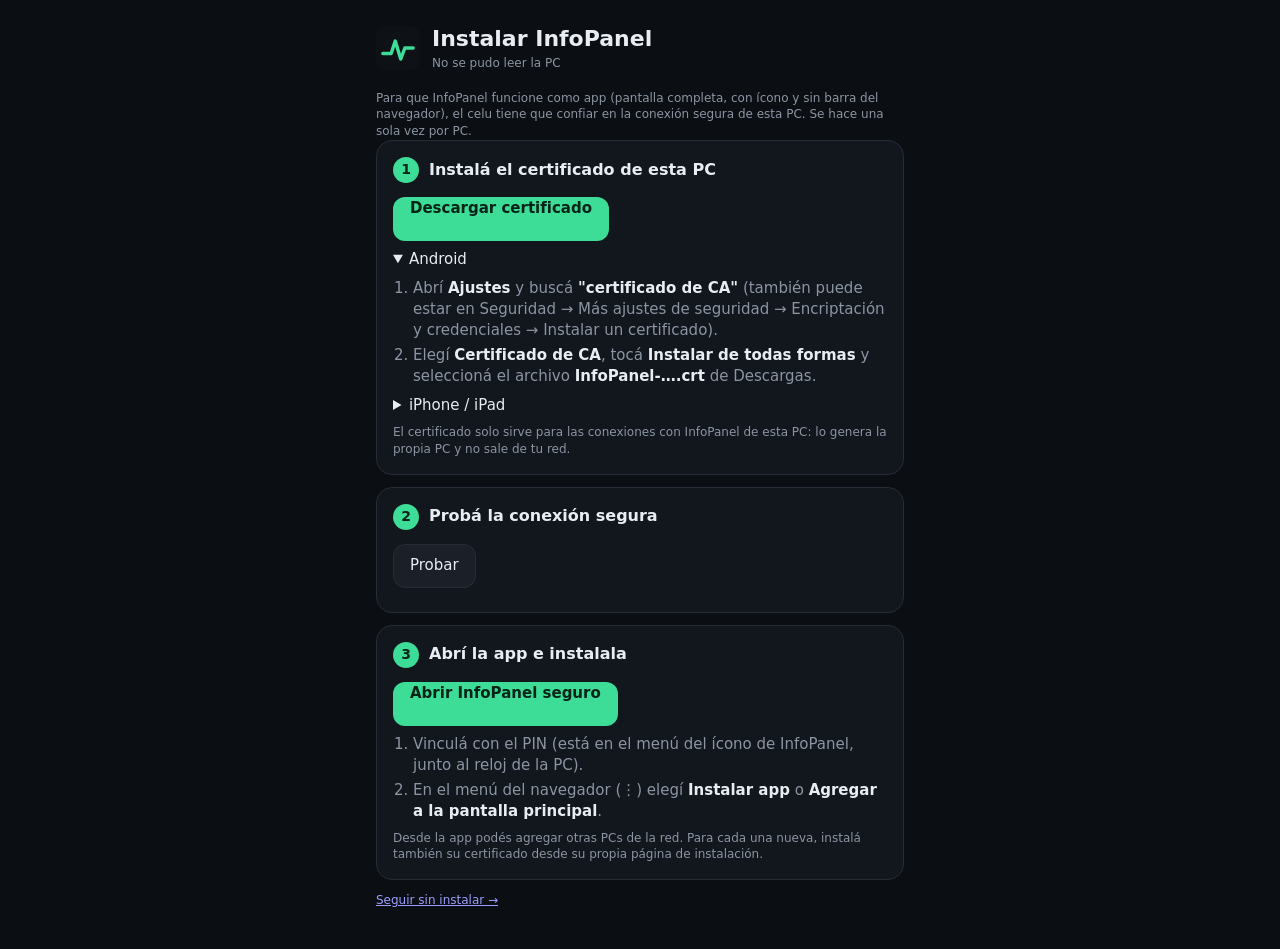
==== src/InfoPanel.Server/wwwroot/setup.html @ ea4c3423 "InfoPanel 1.0.0: telemetría y control de PCs con Windows desde el celular - Servicio .NET 10 con íco" ====
<!doctype html>
<html lang="es">
<head>
  <meta charset="utf-8">
  <meta name="viewport" content="width=device-width, initial-scale=1, viewport-fit=cover">
  <meta name="theme-color" content="#0e1116">
  <title>Instalar InfoPanel</title>
  <link rel="icon" href="icon.svg" type="image/svg+xml">
  <link rel="stylesheet" href="style.css">
  <style>
    body { padding: 0; }
    .setup { max-width: 560px; margin: 0 auto; padding: 24px 16px 40px; }
    .setup header { display: flex; align-items: center; gap: 12px; margin-bottom: 18px; }
    .setup h1 { font-size: 22px; margin: 0; }
    .setup h2 { font-size: 16px; margin: 0 0 8px; display: flex; gap: 10px; align-items: center; }
    .setup h2 .n { display: inline-grid; place-items: center; width: 26px; height: 26px; border-radius: 50%; background: var(--accent); color: var(--on-accent); font-size: 14px; flex: none; }
    .setup .card { margin-bottom: 12px; }
    .setup ol { margin: 8px 0; padding-left: 20px; color: var(--muted); }
    .setup ol li { margin: 4px 0; }
    .setup ol b { color: var(--text); font-weight: 600; }
    .setup details { margin-top: 8px; color: var(--muted); }
    .setup summary { color: var(--text); }
    .setup .ok { color: var(--accent); font-weight: 600; }
    .setup .bad { color: var(--hot); }
    .setup .btn { display: inline-block; text-decoration: none; margin-top: 6px; }
  </style>
</head>
<body>
  <main class="setup">
    <header>
      <img src="icon.svg" alt="" width="44" height="44">
      <div>
        <h1>Instalar InfoPanel</h1>
        <div class="sub" id="pc">—</div>
      </div>
    </header>

    <section class="card hidden" id="webview">
      <h2>Estás en el visor de la cámara</h2>
      <p class="note">Desde acá no se puede instalar el certificado ni la app. Abrí esta página en Chrome:</p>
      <a class="btn primary" id="open-chrome" href="#">Abrir en Chrome</a>
    </section>

    <p class="note">Para que InfoPanel funcione como app (pantalla completa, con ícono y sin barra del navegador), el celu tiene que confiar en la conexión segura de esta PC. Se hace una sola vez por PC.</p>

    <section class="card">
      <h2><span class="n">1</span> Instalá el certificado de esta PC</h2>
      <a class="btn primary" href="/ca.crt" download>Descargar certificado</a>
      <details open>
        <summary>Android</summary>
        <ol>
          <li>Abrí <b>Ajustes</b> y buscá <b>"certificado de CA"</b> (también puede estar en Seguridad → Más ajustes de seguridad → Encriptación y credenciales → Instalar un certificado).</li>
          <li>Elegí <b>Certificado de CA</b>, tocá <b>Instalar de todas formas</b> y seleccioná el archivo <b>InfoPanel-….crt</b> de Descargas.</li>
        </ol>
      </details>
      <details>
        <summary>iPhone / iPad</summary>
        <ol>
          <li>Abrí esta página en <b>Safari</b> y tocá "Descargar certificado"; aceptá descargar el perfil.</li>
          <li>Ajustes → <b>Perfil descargado</b> → Instalar.</li>
          <li>Ajustes → General → Información → <b>Ajustes de confianza de certificados</b> → activá "InfoPanel CA".</li>
        </ol>
      </details>
      <p class="note">El certificado solo sirve para las conexiones con InfoPanel de esta PC: lo genera la propia PC y no sale de tu red.</p>
    </section>

    <section class="card">
      <h2><span class="n">2</span> Probá la conexión segura</h2>
      <button class="btn" id="test">Probar</button>
      <p id="result" class="note"></p>
    </section>

    <section class="card">
      <h2><span class="n">3</span> Abrí la app e instalala</h2>
      <a class="btn primary" id="open" href="#">Abrir InfoPanel seguro</a>
      <ol>
        <li>Vinculá con el PIN (está en el menú del ícono de InfoPanel, junto al reloj de la PC).</li>
        <li>En el menú del navegador (⋮) elegí <b>Instalar app</b> o <b>Agregar a la pantalla principal</b>.</li>
      </ol>
      <p class="note">Desde la app podés agregar otras PCs de la red. Para cada una nueva, instalá también su certificado desde su propia página de instalación.</p>
    </section>

    <p class="note"><a href="/">Seguir sin instalar →</a></p>
  </main>

  <script>
    'use strict';
    let httpsUrl = null;

    // Visor interno de Android (WebView, "; wv)" en el user agent): se ofrece abrir la página en Chrome
    if (/Android/.test(navigator.userAgent) && /; wv\)/.test(navigator.userAgent)) {
      document.getElementById('webview').classList.remove('hidden');
      document.getElementById('open-chrome').href =
        `intent://${location.host}${location.pathname}#Intent;scheme=http;package=com.android.chrome;S.browser_fallback_url=${encodeURIComponent(location.href)};end`;
    }

    // Elige la dirección HTTPS que coincide con cómo se abrió esta página (misma IP)
    fetch('/api/hello').then(r => r.json()).then(h => {
      document.getElementById('pc').textContent = h.name;
      httpsUrl = h.https.find(u => u.includes('//' + location.hostname + ':')) || h.https[0] || `https://${location.hostname}:${h.httpsPort}`;
      document.getElementById('open').href = httpsUrl + '/';
    }).catch(() => { document.getElementById('pc').textContent = 'No se pudo leer la PC'; });

    document.getElementById('test').onclick = async () => {
      const out = document.getElementById('result');
      out.className = 'note';
      out.textContent = 'Probando…';
      try {
        const r = await fetch(httpsUrl + '/api/hello', { cache: 'no-store' });
        if (!r.ok) throw new Error();
        out.className = 'ok';
        out.textContent = '✓ Conexión segura lista. Seguí con el paso 3.';
      } catch {
        out.className = 'bad';
        out.textContent = 'Todavía no confía en el certificado. Revisá el paso 1 (y que esté instalado como "Certificado de CA").';
      }
    };
  </script>
</body>
</html>
---- src/InfoPanel.Server/wwwroot/style.css ----
/* Sistema visual v2 (diseño "InfoPanel — Rediseño UI"):
   --card = superficie de tarjetas, --card-2 = controles internos, --card-3 = seleccionado/presionado.
   --accent-soft / --accent-line = fondo y borde del estado seleccionado (segmentados, chips, pestaña activa). */
:root {
  --bg: #0b0e13;
  --card: #12161d;
  --card-2: #1a1f28;
  --card-3: #232a35;
  --line: #262d38;
  --line-soft: #1c222b;
  --text: #e8edf3;
  --muted: #8b95a3;
  --accent: #3ddc97;
  --warn: #f2b84b;
  --hot: #ff6b5b;
  --info: #5aa9ff;
  --on-accent: #052417;
  --top-bg: rgba(11, 14, 19, .92);
  --rail-bg: #0e1218;
  --accent-soft: color-mix(in srgb, var(--accent) 14%, var(--card));
  --accent-line: color-mix(in srgb, var(--accent) 40%, var(--card));
  --hot-soft: color-mix(in srgb, var(--hot) 16%, var(--card));
  --radius: 16px;
  --radius-ctl: 12px;
  color-scheme: dark;
}

/* ---------- Temas (se eligen en Control → App) ---------- */
:root[data-theme="amoled"] {
  --bg: #000; --card: #0a0a0a; --card-2: #141414; --card-3: #1e1e1e; --line: #1f1f1f; --line-soft: #161616;
  --top-bg: rgba(0, 0, 0, .92); --rail-bg: #050505;
}
:root[data-theme="light"] {
  --bg: #f3f5f8; --card: #fff; --card-2: #eef1f5; --card-3: #e3e8ee; --line: #dde3ea; --line-soft: #e8ecf1;
  --text: #18202b; --muted: #5b6676; --accent: #0e9f62; --warn: #b26f12; --hot: #d33a2c; --info: #2f6fd6;
  --on-accent: #fff; --top-bg: rgba(255, 255, 255, .92); --rail-bg: #fff;
  --accent-soft: color-mix(in srgb, var(--accent) 14%, #fff);
  color-scheme: light;
}
:root[data-theme="rog"] {
  --bg: #0d0b0c; --card: #171213; --card-2: #211a1b; --card-3: #2b2223; --line: #33282a; --line-soft: #241c1d;
  --accent: #ff2a3c; --info: #ff8a3d; --on-accent: #fff; --top-bg: rgba(13, 11, 12, .92); --rail-bg: #110d0e;
}
:root[data-theme="cyber"] {
  --bg: #0b0a14; --card: #14122a; --card-2: #1c1938; --card-3: #262247; --line: #2e2a55; --line-soft: #1f1c3c; --muted: #9a94c9;
  --accent: #00e5ff; --info: #ff3df2; --warn: #f5e663; --on-accent: #001318; --top-bg: rgba(11, 10, 20, .92); --rail-bg: #0e0d1d;
}
:root[data-theme="ocean"] {
  --bg: #0a1420; --card: #10202f; --card-2: #16293b; --card-3: #1e3449; --line: #213a52; --line-soft: #182c40; --muted: #8aa4bd;
  --accent: #4fc3f7; --info: #80ffd4; --on-accent: #04202e; --top-bg: rgba(10, 20, 32, .92); --rail-bg: #0c1825;
}

* { box-sizing: border-box; }
/* Todo lo tocable muestra la manito */
button, select, summary, label.toggle, input[type=range], input[type=checkbox] { cursor: pointer; }
html, body { margin: 0; background: var(--bg); color: var(--text); }
body {
  font: 15px/1.4 system-ui, -apple-system, "Segoe UI", Roboto, sans-serif;
  -webkit-tap-highlight-color: transparent;
  padding-bottom: calc(64px + env(safe-area-inset-bottom));
}
.hidden { display: none !important; }
button, input, select { font: inherit; color: inherit; }

/* ---------- Emparejamiento ---------- */
.pair { min-height: 100vh; display: grid; place-items: center; padding: 16px; }
.pair-box { width: 100%; max-width: 340px; text-align: center; }
.pair-box h1 { margin: 12px 0 4px; }
.pair-box p { color: var(--muted); }
#pair-form { display: flex; flex-direction: column; gap: 12px; margin-top: 20px; }
#pin {
  text-align: center; font-size: 32px; letter-spacing: 10px; padding: 12px;
  background: var(--card); border: 1px solid var(--line); border-radius: var(--radius);
}
.error { color: var(--hot); min-height: 1.4em; }

/* ---------- Layout ---------- */
.top {
  position: sticky; top: 0; z-index: 5;
  display: flex; justify-content: space-between; align-items: center; gap: 12px;
  padding: calc(12px + env(safe-area-inset-top)) 16px 12px;
  background: var(--top-bg); backdrop-filter: blur(8px);
  border-bottom: 1px solid var(--line);
}
.machine { font-weight: 650; font-size: 17px; }
.sub { color: var(--muted); font-size: 12px; }
.status { font-size: 12px; padding: 4px 10px; border-radius: 99px; white-space: nowrap; }
.status.on { background: color-mix(in srgb, var(--accent) 15%, transparent); color: var(--accent); }
.status.off { background: color-mix(in srgb, var(--hot) 15%, transparent); color: var(--hot); }

.view { display: none; padding: 16px; max-width: 1100px; margin: 0 auto; }
/* Panel y Control son grillas: en pantallas grandes usan todo el ancho de la ventana */
.view[data-view="overview"], .view[data-view="control"] { max-width: none; }
@media (min-width: 1100px) { .view[data-view="overview"], .view[data-view="control"] { padding: 20px 24px; } }
.view.active { display: block; }

.tabs {
  position: fixed; bottom: 0; left: 0; right: 0; z-index: 5;
  display: grid; grid-template-columns: repeat(4, 1fr);
  background: var(--card); border-top: 1px solid var(--line);
  padding-bottom: env(safe-area-inset-bottom);
}
.tabs button { background: none; border: 0; padding: 14px 4px; color: var(--muted); font-size: 13px; }
.tabs button.active { color: var(--accent); font-weight: 600; }

/* ---------- Tarjetas ---------- */
.grid { display: grid; grid-template-columns: repeat(auto-fill, minmax(min(100%, 300px), 1fr)); gap: 12px; }
.card { background: var(--card); border: 1px solid var(--line); border-radius: var(--radius); padding: 14px; }
.card h3 { margin: 0 0 10px; font-size: 13px; font-weight: 600; color: var(--muted); text-transform: uppercase; letter-spacing: .04em; display: flex; justify-content: space-between; }
.card h3 small { text-transform: none; letter-spacing: 0; font-weight: 400; }
.big { font-size: 34px; font-weight: 650; font-variant-numeric: tabular-nums; line-height: 1.1; }
.big small { font-size: 15px; color: var(--muted); font-weight: 500; margin-left: 2px; }
.stats { display: grid; grid-template-columns: repeat(3, 1fr); gap: 8px; margin-top: 10px; }
.stat .k { color: var(--muted); font-size: 11px; }
.stat .v { font-variant-numeric: tabular-nums; font-weight: 600; }
.bar { height: 6px; background: var(--card-2); border-radius: 99px; overflow: hidden; margin-top: 8px; }
.bar > i { display: block; height: 100%; background: var(--accent); border-radius: 99px; transition: width .4s; }
.spark { width: 100%; height: 44px; display: block; margin-top: 10px; }
.row { display: flex; justify-content: space-between; gap: 8px; padding: 6px 0; border-top: 1px solid var(--line); }
.row:first-of-type { border-top: 0; }
.row .v { font-variant-numeric: tabular-nums; }
.t-ok { color: var(--accent); }
.t-warn { color: var(--warn); }
.t-hot { color: var(--hot); }

/* ---------- Sensores ---------- */
.filter { width: 100%; padding: 10px 12px; margin-bottom: 12px; background: var(--card); border: 1px solid var(--line); border-radius: 10px; }
details.hw { background: var(--card); border: 1px solid var(--line); border-radius: var(--radius); margin-bottom: 10px; }
details.hw summary { padding: 12px 14px; cursor: pointer; font-weight: 600; }
details.hw summary small { color: var(--muted); font-weight: 400; margin-left: 6px; }
.sgroup { padding: 0 14px 10px; }
.sgroup h4 { margin: 8px 0 2px; font-size: 11px; color: var(--muted); text-transform: uppercase; letter-spacing: .05em; }
.srow { display: grid; grid-template-columns: 1fr auto auto; gap: 10px; padding: 4px 0; font-size: 14px; }
.srow .v { font-variant-numeric: tabular-nums; text-align: right; min-width: 80px; }
.srow .mm { color: var(--muted); font-size: 11px; text-align: right; min-width: 92px; font-variant-numeric: tabular-nums; }

/* ---------- Procesos ---------- */
.proc { display: grid; grid-template-columns: 1fr 60px 72px 36px; gap: 8px; align-items: center; padding: 8px 0; border-top: 1px solid var(--line); font-variant-numeric: tabular-nums; }
.proc.head { color: var(--muted); font-size: 12px; border-top: 0; }
.proc .n { overflow: hidden; text-overflow: ellipsis; white-space: nowrap; }
.proc .r { text-align: right; }

/* ---------- Controles ---------- */
.btn { background: var(--card-2); border: 1px solid var(--line); border-radius: 10px; padding: 10px 14px; cursor: pointer; }
.btn:active { transform: scale(.97); }
.btn.primary { background: var(--accent); color: var(--on-accent); border-color: transparent; font-weight: 650; }
.btn.danger { color: var(--hot); }
.btn.sm { padding: 4px 8px; font-size: 12px; }
.btn.ghost { background: none; border-color: transparent; }
.btn.ghost:hover { background: var(--card-2); }
.btn.outline { background: none; border-color: var(--accent); color: var(--accent); font-weight: 600; }
.btn.icon { width: 44px; height: 44px; padding: 0; display: inline-grid; place-items: center; font-size: 18px; flex: none; }
.spacer { flex: 1; }
.btns { display: flex; flex-wrap: wrap; gap: 8px; }
.seg { display: grid; grid-auto-flow: column; grid-auto-columns: 1fr; background: var(--card-2); border-radius: 10px; padding: 3px; gap: 3px; }
.seg button { background: none; border: 0; padding: 9px 4px; border-radius: 8px; color: var(--muted); font-size: 13px; }
.seg button.on { background: var(--accent); color: var(--on-accent); font-weight: 650; }
.slider { display: grid; grid-template-columns: 70px 1fr 52px; align-items: center; gap: 10px; margin: 8px 0; }
.slider .v { text-align: right; font-variant-numeric: tabular-nums; }
input[type=range] { width: 100%; accent-color: var(--accent); }
select { width: 100%; padding: 10px; background: var(--card-2); border: 1px solid var(--line); border-radius: 10px; }
.note { color: var(--muted); font-size: 12px; margin: 8px 0 0; }
.badge { font-size: 11px; padding: 1px 6px; border-radius: 99px; background: color-mix(in srgb, var(--accent) 15%, transparent); color: var(--accent); margin-left: 4px; }
.preset { display: flex; justify-content: space-between; align-items: center; gap: 8px; padding: 8px 0; border-top: 1px solid var(--line); }
.preset .btns { flex-wrap: nowrap; }
form.inline { display: flex; gap: 8px; margin-top: 10px; }
form.inline input { flex: 1; min-width: 0; padding: 10px 12px; background: var(--card-2); border: 1px solid var(--line); border-radius: 10px; }
.toggle { display: flex; align-items: center; gap: 10px; margin-bottom: 12px; cursor: pointer; }
.toggle input { width: 20px; height: 20px; accent-color: var(--accent); }
#topo { margin-top: 4px; }

/* Multimedia: tres botones iguales en una fila */
.media { display: grid; grid-template-columns: repeat(3, 1fr); gap: 8px; }
.media .btn { display: flex; flex-direction: column; align-items: center; gap: 2px; padding: 10px 4px; }
.media b { font-size: 22px; line-height: 1; font-weight: 400; }
.media span { font-size: 12px; color: var(--muted); }

/* Carga por núcleo */
.cores { display: flex; gap: 3px; height: 34px; align-items: flex-end; margin-top: 12px; }
.cores i { flex: 1; height: 100%; background: var(--card-2); border-radius: 3px; position: relative; overflow: hidden; }
.cores i::after { content: ""; position: absolute; left: 0; right: 0; bottom: 0; height: var(--h); background: var(--accent); transition: height .4s; }

/* Subtítulos y columnas fijas (red, discos) */
.sub-title { margin-top: 10px; font-size: 13px; overflow: hidden; text-overflow: ellipsis; white-space: nowrap; }
.stats.two { grid-template-columns: repeat(2, 1fr); margin-top: 4px; }
.stats .v { white-space: nowrap; }
.row .v.r { text-align: right; overflow-wrap: anywhere; }

/* Procesos: cabeceras ordenables */
.proc.head .sort { background: none; border: 0; padding: 0; color: var(--muted); font-size: 12px; text-align: left; }
.proc.head .sort.r { text-align: right; }
.proc.head .sort.on { color: var(--accent); font-weight: 600; }

/* Pantallas */
.disp { padding-bottom: 2px; }
.dmode { display: grid; grid-template-columns: 1fr 1fr; gap: 8px; margin: 4px 0 8px; }
.dmode select { padding: 8px; }

/* Temas */
.themes { display: grid; grid-template-columns: repeat(3, 1fr); gap: 8px; margin-bottom: 14px; }
.themes button { display: flex; align-items: center; gap: 8px; padding: 8px; background: var(--card-2); border: 2px solid transparent; border-radius: 10px; font-size: 13px; }
.themes button.on { border-color: var(--accent); }
.themes i { width: 16px; height: 16px; border-radius: 50%; flex: none; }
#displays .v { white-space: nowrap; }
.curve { width: 100%; height: 200px; touch-action: none; display: block; background: var(--card-2); border-radius: 10px; margin: 8px 0; }
.curve text { fill: var(--muted); font-size: 10px; }

.toast {
  position: fixed; left: 50%; bottom: calc(80px + env(safe-area-inset-bottom)); transform: translateX(-50%) translateY(20px);
  background: var(--card-2); border: 1px solid var(--line); padding: 10px 16px; border-radius: 10px;
  opacity: 0; pointer-events: none; transition: .25s; max-width: calc(100% - 32px); z-index: 10;
}
.toast.show { opacity: 1; transform: translateX(-50%); }

/* ================= Dashboard ================= */
.dash-bar, .dash-tools { display: flex; gap: 8px; align-items: center; margin-bottom: 12px; min-height: 44px; }
.dash-bar select { flex: 1; min-width: 0; }
/* Barra de edición: siempre en una sola fila */
.dash-tools { flex-wrap: nowrap; }
.dash-tools .btn { white-space: nowrap; padding: 10px 12px; }
.dash-tools .btn.icon { padding: 0; }
@media (max-width: 360px) { .dash-tools .btn { padding: 9px 9px; font-size: 14px; } }

.dash {
  display: grid; gap: 12px;
  grid-template-columns: repeat(var(--cols, 4), minmax(0, 1fr));
  grid-auto-rows: var(--rowh, 90px);
  grid-auto-flow: row dense;
}
.dash .empty { grid-column: 1 / -1; text-align: center; color: var(--muted); padding: 30px 16px; }

.widget { position: relative; padding: 12px; overflow: hidden; container-type: size; min-width: 0; }
/* Si sobra contenido se puede scrollear, pero la barra solo se ve al pasar el mouse */
.widget .wbody { height: 100%; overflow: auto; scrollbar-width: thin; scrollbar-color: transparent transparent; }
.widget:hover .wbody { scrollbar-color: var(--line) transparent; }
.widget h3 { margin-bottom: 6px; gap: 6px; }
.widget h3 small { overflow: hidden; text-overflow: ellipsis; white-space: nowrap; min-width: 0; }

/* El contenido se adapta al tamaño del widget */
@container (max-height: 130px) {
  /* Una fila: solo título, valor y barra, compactos y sin scroll */
  .widget .wbody { overflow: hidden; }
  .wbody .stats, .wbody .cores, .wbody .row, .wbody .sub-title, .wbody .extra { display: none; }
  .wbody .spark { display: none; }
  .wbody h3 { margin-bottom: 2px; }
  .wbody .big { font-size: 26px; }
  .wbody .bar { margin-top: 4px; }
  .wbody .app { padding: 2px; gap: 2px; }
  .wbody .app img { width: 34px; height: 34px; }
}
@container (max-height: 200px) { .wbody .spark + .spark { display: none; } }
@container (max-width: 150px) {
  .wbody .big { font-size: 24px; }
  .wbody h3 small { display: none; }
  .wbody .stats { grid-template-columns: 1fr; }
}
@container (min-height: 160px) { .w-sensor .big { font-size: 44px; } }

/* Sensor */
.gauge { width: 100%; height: calc(100% - 26px); display: block; }
.gauge .gv { font-size: 15px; font-weight: 650; fill: var(--text); }
.gauge .gv.t-warn { fill: var(--warn); } .gauge .gv.t-hot { fill: var(--hot); } .gauge .gv.t-ok { fill: var(--accent); }
.chart-wrap .spark { height: auto; min-height: 40px; aspect-ratio: 3 / 1; max-height: calc(100cqh - 110px); }
.chart-mm { display: flex; justify-content: space-between; color: var(--muted); font-size: 11px; font-variant-numeric: tabular-nums; }

/* Aplicaciones */
/* La columna nunca supera el ancho disponible (en un 1×1 del celu hay menos de 64 px) y,
   con pocos íconos, auto-fit los reparte en todo el ancho en vez de amontonarlos a la izquierda */
.apps { display: grid; grid-template-columns: repeat(auto-fit, minmax(min(64px, 100%), 1fr)); gap: 6px; align-content: center; }
/* Sin título, los íconos quedan centrados también en vertical */
.w-apps .wbody:not(:has(> h3)) { display: flex; flex-direction: column; justify-content: center; }
.app { display: flex; flex-direction: column; align-items: center; gap: 4px; padding: 8px 4px; background: none; border: 0; border-radius: 10px; color: var(--text); min-width: 0; }
.app:hover { background: var(--card-2); }
.app:active { transform: scale(.95); }
.app img { width: 40px; height: 40px; object-fit: contain; }
.app img.noicon { visibility: hidden; }
.app span { font-size: 11px; max-width: 100%; overflow: hidden; text-overflow: ellipsis; white-space: nowrap; }
.apps.nolabels span { display: none; }

/* Controles */
.wslider { display: grid; grid-template-columns: 1fr 34px; gap: 8px; align-items: center; margin: 4px 0 8px; }
.wslider span { text-align: right; font-variant-numeric: tabular-nums; }
.wslider.icon { grid-template-columns: auto 1fr 34px; }
.wslider.icon b { font-weight: 400; font-size: 18px; text-align: center; width: 34px; }
/* Controles de una fila: sin título para que entre el control completo */
@container (max-height: 100px) {
  .w-control .wbody h3 { display: none; }
  .w-control .wbody { display: flex; flex-direction: column; justify-content: center; }
  .w-control .wslider { margin: 0; }
}
.big-btn { width: 100%; padding: 12px; font-size: 16px; }
.widget .media b { font-size: 20px; }

/* Modo edición: el contenido se atenúa y encima va una capa con controles ordenados
   (⚙ arriba a la izquierda, ✕ arriba a la derecha, mover al centro, tamaño y esquina abajo) */
.dash.editing .widget { outline: 2px dashed color-mix(in srgb, var(--accent) 45%, var(--line)); outline-offset: -2px; }
.dash.editing .wbody { pointer-events: none; opacity: .08; }
.wedit { position: absolute; inset: 0; border-radius: inherit; }
.w-move {
  position: absolute; inset: 0; width: 100%; background: none; border: 0; padding: 30px 8px 8px;
  display: flex; flex-direction: column; align-items: center; justify-content: center; gap: 2px;
  color: var(--text); cursor: grab; touch-action: none; min-width: 0;
}
.w-grip { font-size: 18px; color: var(--muted); line-height: 1; }
.w-name { font-size: 13px; font-weight: 600; max-width: 100%; overflow: hidden; text-overflow: ellipsis; white-space: nowrap; }
.w-move:active { cursor: grabbing; }
.wbtn {
  position: absolute; top: 6px; width: 28px; height: 28px; padding: 0; display: grid; place-items: center;
  border-radius: 50%; border: 1px solid var(--line); background: var(--card-2); color: var(--text); font-size: 13px; line-height: 1;
}
.w-cfg { left: 6px; }
.w-del { right: 6px; color: var(--hot); }
.w-size { font-size: 11px; color: var(--muted); font-variant-numeric: tabular-nums; }
.w-resize {
  position: absolute; right: 0; bottom: 0; width: 26px; height: 26px; border: 0; padding: 0; cursor: nwse-resize; touch-action: none;
  background: linear-gradient(135deg, transparent 52%, var(--accent) 52%); border-bottom-right-radius: var(--radius);
}
.widget.dragging { opacity: .7; outline-color: var(--accent); z-index: 2; }
/* Widgets chicos: botones más chicos y sin el texto de tamaño, para que nada se pise */
@container (max-width: 110px) {
  .wbtn { width: 22px; height: 22px; top: 4px; font-size: 11px; }
  .w-cfg { left: 4px; } .w-del { right: 4px; }
  .w-move { padding: 24px 4px 4px; gap: 0; }
  .w-grip { font-size: 14px; }
  .w-name { font-size: 11px; }
  .w-resize { width: 20px; height: 20px; }
}

/* Ventana modal */
.modal { position: fixed; inset: 0; z-index: 20; background: rgba(0, 0, 0, .55); display: grid; place-items: end center; padding: 16px; }
@media (min-width: 700px) { .modal { place-items: center; } }
.modal-box { width: 100%; max-width: 520px; max-height: calc(100vh - 32px); overflow: auto; background: var(--card); border: 1px solid var(--line); border-radius: var(--radius); padding: 16px; }
.modal-head { display: flex; justify-content: space-between; align-items: center; margin-bottom: 12px; }
.modal-head h2 { margin: 0; font-size: 17px; }
.modal label { display: block; font-size: 13px; color: var(--muted); margin-bottom: 10px; }
.modal label > input:not([type=checkbox]):not([type=radio]), .modal label > select { display: block; width: 100%; margin-top: 4px; padding: 10px; background: var(--card-2); border: 1px solid var(--line); border-radius: 10px; color: var(--text); }
.modal label.toggle { color: var(--text); font-size: 15px; }
.modal hr { border: 0; border-top: 1px solid var(--line); margin: 14px 0; }
.form-row.two { display: grid; grid-template-columns: 1fr 1fr; gap: 10px; }
/* Campos de formulario: misma separación y etiquetas de una línea */
.modal .field { display: block; margin-bottom: 14px; }
.modal .form-row .field { margin-bottom: 14px; }
.flabel { display: block; font-size: 13px; color: var(--muted); margin-bottom: 6px; }
.modal .field .seg { width: 100%; }
.modal .field .seg button { padding: 9px 2px; white-space: nowrap; }
.modal .field .note { margin-top: 6px; }
.modal-foot { display: flex; align-items: center; gap: 6px; margin-top: 8px; padding-top: 14px; border-top: 1px solid var(--line); }
.modal-foot .btn { padding: 10px 14px; }
/* En el celu la ventana sale desde abajo, de borde a borde */
@media (max-width: 699px) {
  .modal { padding: 0; }
  .modal-box { max-width: none; border-radius: 18px 18px 0 0; border-bottom: 0; padding: 18px 16px calc(18px + env(safe-area-inset-bottom)); max-height: 88vh; }
}
.btns.end { justify-content: flex-end; }
.pick { display: grid; gap: 8px; }
.pick .btn { display: flex; flex-direction: column; align-items: flex-start; gap: 2px; text-align: left; padding: 12px; }
.pick .btn span { color: var(--muted); font-size: 13px; }
.pick-list { max-height: 300px; overflow: auto; border: 1px solid var(--line); border-radius: 10px; margin-bottom: 10px; }
.modal .pick-item { display: flex; align-items: center; gap: 10px; padding: 8px 10px; margin: 0; color: var(--text); font-size: 14px; border-top: 1px solid var(--line); cursor: pointer; }
.modal .pick-item:first-child { border-top: 0; }
.pick-item span { flex: 1; min-width: 0; }
.pick-item small { display: block; color: var(--muted); font-size: 11px; }
.pick-item b { font-weight: 500; font-variant-numeric: tabular-nums; white-space: nowrap; }
.pick-item img { width: 24px; height: 24px; object-fit: contain; }

/* Editor del tema personalizado */
.themes button[data-theme="custom"] { grid-column: span 3; justify-content: center; }
.themes button[data-theme="custom"] i { background: conic-gradient(#ff2a3c, #f5c542, #3ddc97, #00e5ff, #7c6cff, #ff4fa3, #ff2a3c); }
:root[data-custom="1"] .themes button[data-theme="custom"] i { background: var(--accent); }
.theme-editor { border: 1px solid var(--line); border-radius: 12px; padding: 12px; margin-bottom: 14px; }
.theme-editor .seg { grid-auto-flow: row; grid-template-columns: repeat(3, 1fr); }
.color-row { display: grid; grid-template-columns: 90px 44px 1fr; gap: 10px; align-items: center; margin-top: 12px; }
.color-row input[type=color] { width: 44px; height: 36px; padding: 2px; border: 1px solid var(--line); border-radius: 8px; background: var(--card-2); cursor: pointer; }
.color-row .hex { padding: 8px 10px; background: var(--card-2); border: 1px solid var(--line); border-radius: 8px; font-family: ui-monospace, Consolas, monospace; text-transform: lowercase; min-width: 0; }
.color-row .hex.bad { border-color: var(--hot); }
.swatches { display: flex; flex-wrap: wrap; gap: 8px; margin: 10px 0 0 100px; }
.swatches button { width: 26px; height: 26px; border-radius: 50%; border: 2px solid var(--line); padding: 0; }
@media (max-width: 400px) { .swatches { margin-left: 0; } }

/* Tarjetas compactas apiladas en un solo lugar de la grilla (Control: límite de carga + equipo) */
.stack { display: grid; gap: 12px; align-content: start; min-width: 0; }
.card.compact { padding: 10px 12px; }
.card.compact h3 { margin-bottom: 8px; }
.card.compact .seg button { padding: 7px 4px; }
.power-btns { display: grid; grid-template-columns: repeat(auto-fit, minmax(84px, 1fr)); gap: 6px; }
.power-btns .btn { padding: 7px 4px; }

/* Selector de PC (nombre arriba a la izquierda) */
.machine-btn { display: flex; flex-direction: column; align-items: flex-start; background: none; border: 0; padding: 4px 6px; margin: -4px -6px; border-radius: 10px; text-align: left; min-width: 0; }
.machine-btn:hover { background: var(--card-2); }
.machine-btn .machine { display: flex; gap: 6px; align-items: center; }
.machine-btn .caret { color: var(--muted); font-size: 12px; }
.pc-list { display: grid; gap: 8px; }
.pc { display: flex; justify-content: space-between; align-items: center; gap: 10px; padding: 10px 12px; border: 1px solid var(--line); border-radius: 10px; }
.pc.on { border-color: var(--accent); }
.pc > div:first-child { min-width: 0; }
.pc small { display: block; color: var(--muted); font-size: 12px; overflow: hidden; text-overflow: ellipsis; white-space: nowrap; }
.pc .btns { flex-wrap: nowrap; align-items: center; }
.modal-sub { margin: 16px 0 8px; font-size: 12px; color: var(--muted); text-transform: uppercase; letter-spacing: .05em; }
#pc-msg a { color: var(--accent); overflow-wrap: anywhere; }

/* Aviso para instalar la app (solo en HTTP) */
.install-banner { display: flex; align-items: center; justify-content: space-between; gap: 8px; margin-bottom: 12px; padding: 4px 4px 4px 14px; border-radius: 10px; background: color-mix(in srgb, var(--accent) 14%, transparent); font-size: 14px; }
.install-banner a { color: var(--accent); text-decoration: none; padding: 6px 0; flex: 1; }
.install-banner .btn { color: var(--accent); }


/* Botones de acción: ancho completo y pares de igual ancho */
.btn.block { display: block; width: 100%; margin-top: 10px; }
.pair-btns { display: grid; grid-auto-flow: column; grid-auto-columns: minmax(0, 1fr); gap: 8px; margin-top: 8px; }
.pair-btns .btn { white-space: nowrap; overflow: hidden; text-overflow: ellipsis; }
#tdp-presets { margin-bottom: 4px; }

/* =====================================================================
   Sistema visual v2 — implementación del diseño "InfoPanel — Rediseño UI".
   Va al final a propósito: redefine los componentes de arriba con la misma
   especificidad (gana lo último).
   ===================================================================== */
body { padding-bottom: calc(80px + env(safe-area-inset-bottom)); }

/* ---------- Encabezado ---------- */
.top { border-bottom-color: var(--line-soft); padding-top: calc(14px + env(safe-area-inset-top)); }
.machine-btn .caret { color: var(--muted); }
.machine { font-weight: 700; }
.status { display: inline-flex; align-items: center; gap: 6px; height: 28px; padding: 0 10px; font-size: 13px; font-weight: 600; }
.status i { width: 8px; height: 8px; border-radius: 4px; background: currentColor; }
.status.on { background: var(--accent-soft); }
.status.off { background: var(--hot-soft); }

/* ---------- Pestañas: abajo en el celu ---------- */
.tabs { align-items: center; height: calc(72px + env(safe-area-inset-bottom)); border-top-color: var(--line-soft); }
.tabs .rail-brand { display: none; }
.tabs button { display: flex; flex-direction: column; align-items: center; gap: 4px; padding: 6px 4px; font-size: 12px; font-weight: 500; color: var(--muted); }
.tabs .ti { width: 56px; height: 28px; border-radius: 14px; display: grid; place-items: center; transition: background .2s; }
.tabs button.active { color: var(--accent); font-weight: 600; }
.tabs button.active .ti { background: var(--accent-soft); }

/* ---------- Escritorio: barra lateral ---------- */
@media (min-width: 1100px) {
  body { padding-bottom: 0; padding-left: 232px; }
  .tabs {
    top: 0; bottom: 0; right: auto; width: 232px; height: auto; z-index: 6;
    display: flex; flex-direction: column; align-items: stretch; gap: 4px; padding: 20px 14px;
    background: var(--rail-bg); border-top: 0; border-right: 1px solid var(--line-soft);
  }
  .tabs .rail-brand { display: flex; align-items: center; gap: 10px; padding: 0 6px 18px; font-size: 16px; font-weight: 700; color: var(--text); }
  .tabs button { flex-direction: row; justify-content: flex-start; gap: 12px; height: 42px; padding: 0 12px; border-radius: 10px; font-size: 14px; color: var(--text); }
  .tabs .ti { width: auto; height: auto; background: none !important; color: var(--muted); }
  .tabs button.active { background: var(--accent-soft); }
  .tabs button.active .ti { color: var(--accent); }
  .tabs button:not(.active):hover { background: var(--card); }
  .toast { left: calc(50% + 116px); bottom: 24px; }
}

/* ---------- Tarjetas ---------- */
.card { padding: 16px; }
.card h3 { display: flex; align-items: center; justify-content: flex-start; gap: 8px; margin: 0 0 12px; font-size: 15px; font-weight: 600; color: var(--text); text-transform: none; letter-spacing: 0; }
.card h3 .ico { color: var(--accent); flex: none; }
.card h3 small { margin-left: auto; font-size: 12px; font-weight: 500; color: var(--muted); white-space: nowrap; overflow: hidden; text-overflow: ellipsis; min-width: 0; }
.big { font-size: 34px; font-weight: 700; letter-spacing: -.5px; }
.big small { font-size: 16px; font-weight: 600; }
.stat .k { font-size: 12px; font-weight: 500; }
.stat .v { font-size: 16px; }
.stats.end { margin-top: auto; padding-top: 10px; }
.bar { background: var(--card-3); margin-top: 10px; }
.bar.info > i { background: var(--info); }
.bar.warn > i { background: var(--warn); }
.bar.hot > i { background: var(--hot); }
.row { padding: 8px 0; border-top-color: var(--line-soft); }

/* ---------- Widgets: el gráfico ocupa el alto que sobra (sin huecos) ---------- */
.widget .wbody { display: flex; flex-direction: column; }
.widget .wbody > h3 { margin-bottom: 10px; }
.charts { flex: 1; min-height: 0; display: flex; flex-direction: column; gap: 6px; margin-top: 10px; }
.charts .spark { flex: 1; height: auto; min-height: 0; margin: 0; }
/* Sin lugar, el gráfico se achica a cero en vez de empujar los datos */
.stats.end { padding-top: 10px; }
.fan-list .row:first-child { border-top: 0; }
@container (max-height: 130px) {
  .wbody { justify-content: space-between; }
  .wbody h3 { font-size: 12px; color: var(--muted); margin: 0 !important; }
  .wbody h3 .ico, .wbody h3 small, .wbody .charts { display: none; }
  .wbody .big { font-size: 24px; letter-spacing: 0; }
  .wbody .bar { height: 4px; margin-top: 0; }
}
.dash.editing .widget { outline: 1.5px dashed var(--accent-line); }

/* ---------- Botones ---------- */
.btn { min-height: 44px; padding: 0 16px; border-radius: var(--radius-ctl); display: inline-flex; align-items: center; justify-content: center; gap: 6px; font-weight: 500; border-color: var(--line); }
.btn:not(.primary):not(.outline):hover { background: var(--card-3); }
.btn.primary { font-weight: 600; }
.btn.sm { min-height: 32px; padding: 0 10px; font-size: 13px; border-radius: 10px; }
.btn.icon { width: 44px; height: 44px; min-height: 44px; padding: 0; }
.btn.icon.round { width: 36px; height: 36px; min-height: 36px; border-radius: 50%; border: 0; }
.btn.danger { border-color: color-mix(in srgb, var(--hot) 30%, var(--line)); }
.btn.block { display: flex; width: 100%; }
.btn.ghost { background: none; border-color: transparent; }

/* ---------- Selección: segmentados, chips, interruptores ---------- */
.seg { background: var(--card-2); border-radius: var(--radius-ctl); padding: 4px; gap: 4px; }
.seg button { min-height: 36px; border-radius: 9px; border: 1px solid transparent; font-size: 14px; font-weight: 500; color: var(--muted); }
.seg button:not(.on):hover { color: var(--text); }
.seg button.on { background: var(--accent-soft); border-color: var(--accent-line); color: var(--accent); font-weight: 600; }

.chips { display: flex; gap: 8px; overflow-x: auto; padding-bottom: 2px; margin-bottom: 12px; scrollbar-width: none; }
.chips::-webkit-scrollbar { display: none; }
.chips button { flex: none; height: 32px; padding: 0 12px; border-radius: 999px; border: 1px solid var(--line); background: var(--card); color: var(--text); font-size: 13px; font-weight: 500; }
.chips button.on { background: var(--accent-soft); border-color: var(--accent-line); color: var(--accent); font-weight: 600; }

.switch { flex: none; position: relative; width: 48px; height: 28px; padding: 0; border: 0; border-radius: 14px; background: var(--card-3); }
.switch::after { content: ""; position: absolute; top: 3px; left: 3px; width: 22px; height: 22px; border-radius: 11px; background: var(--muted); transition: left .2s, background .2s; }
.switch[aria-checked="true"] { background: var(--accent); }
.switch[aria-checked="true"]::after { left: 23px; background: var(--on-accent); }
/* El checkbox de "Iniciar con Windows" con aspecto de interruptor, texto a la izquierda */
.toggle { flex-direction: row-reverse; justify-content: space-between; font-size: 14px; }
.toggle input { appearance: none; -webkit-appearance: none; position: relative; flex: none; width: 48px; height: 28px; margin: 0; border-radius: 14px; background: var(--card-3); }
.toggle input::after { content: ""; position: absolute; top: 3px; left: 3px; width: 22px; height: 22px; border-radius: 11px; background: var(--muted); transition: left .2s, background .2s; }
.toggle input:checked { background: var(--accent); }
.toggle input:checked::after { left: 23px; background: var(--on-accent); }

/* ---------- Campos ---------- */
select { height: 44px; padding: 0 12px; border-radius: var(--radius-ctl); }
form.inline input { height: 44px; border-radius: var(--radius-ctl); }
.search { display: flex; align-items: center; gap: 10px; height: 44px; padding: 0 14px; margin-bottom: 10px; background: var(--card); border: 1px solid var(--line); border-radius: var(--radius-ctl); color: var(--muted); }
.search input { flex: 1; min-width: 0; border: 0; background: none; outline: none; color: var(--text); }
.slider.icon-row { grid-template-columns: 44px minmax(0, 1fr) 36px; gap: 12px; margin: 10px 0; }
.lead-ico { width: 44px; height: 44px; display: grid; place-items: center; color: var(--muted); }
.btn.icon.danger { color: var(--hot); }
.switch-row, .field-row { display: flex; align-items: center; justify-content: space-between; gap: 12px; margin-top: 12px; padding-top: 12px; border-top: 1px solid var(--line-soft); font-size: 14px; }
.field-row select { width: auto; max-width: 62%; height: 40px; }

/* ---------- Sensores ---------- */
details.hw { overflow: hidden; }
details.hw summary { display: flex; align-items: center; gap: 10px; min-height: 52px; padding: 0 16px; list-style: none; font-size: 15px; }
details.hw summary::-webkit-details-marker { display: none; }
details.hw summary .ico { color: var(--accent); flex: none; }
details.hw summary .hw-name { flex: 1; min-width: 0; overflow: hidden; text-overflow: ellipsis; white-space: nowrap; }
details.hw summary small { margin: 0; font-size: 12px; font-weight: 500; }
details.hw summary::after { content: ""; flex: none; width: 7px; height: 7px; margin: -4px 4px 0 2px; border-right: 2px solid var(--muted); border-bottom: 2px solid var(--muted); transform: rotate(45deg); transition: transform .2s; }
details.hw[open] summary::after { transform: rotate(-135deg); margin-top: 4px; }
.sgroup { padding: 0 16px 8px; }
.sgroup h4 { margin: 8px 0 2px; font-size: 11px; font-weight: 600; letter-spacing: .06em; }
.srow { grid-template-columns: minmax(0, 1fr) auto 84px; align-items: center; min-height: 36px; padding: 0; border-top: 1px solid var(--line-soft); }
.srow .sn { overflow: hidden; text-overflow: ellipsis; white-space: nowrap; }
.srow .mm { min-width: 0; font-size: 11px; }
.srow .v { min-width: 0; font-weight: 600; }

/* ---------- Procesos ---------- */
#processes .card { padding: 0; overflow: hidden; }
.proc { grid-template-columns: minmax(0, 1fr) 84px 72px 40px; min-height: 52px; padding: 0 8px 0 16px; border-top-color: var(--line-soft); }
.proc.head { min-height: 44px; border-bottom: 1px solid var(--line); }
.proc .n { display: flex; flex-direction: column; min-width: 0; }
.proc .n span { overflow: hidden; text-overflow: ellipsis; white-space: nowrap; font-weight: 500; }
.proc .n small { font-size: 11px; color: var(--muted); }
.proc .cpu { display: flex; flex-direction: column; align-items: flex-end; gap: 4px; font-weight: 600; }
.proc .cpu i { position: relative; width: 64px; height: 3px; border-radius: 2px; background: var(--card-3); overflow: hidden; }
.proc .cpu i::after { content: ""; position: absolute; left: 0; top: 0; bottom: 0; width: var(--w); background: var(--accent); }
.kill { width: 36px; height: 36px; display: grid; place-items: center; border: 0; border-radius: 10px; background: none; color: var(--muted); }
.kill:hover { background: var(--hot-soft); color: var(--hot); }

/* ---------- Curva del ventilador ---------- */
.curve { background: var(--bg); border: 1px solid var(--line-soft); border-radius: var(--radius-ctl); }
.curve .curve-tip rect { fill: var(--text); }
.curve .curve-tip text { fill: var(--bg); font-size: 10px; font-weight: 700; }

/* ---------- Ventanas ---------- */
.modal-box { border-radius: 20px; padding: 20px; }
.modal-head h2 { font-size: 18px; font-weight: 700; }
@media (max-width: 699px) {
  .modal-box { position: relative; border-radius: 20px 20px 0 0; padding-top: 26px; }
  .modal-box::before { content: ""; position: absolute; top: 10px; left: 50%; width: 40px; height: 4px; margin-left: -20px; border-radius: 2px; background: var(--card-3); }
}

/* Equipo: los 5 botones en una fila, compactos */
.power-btns { grid-template-columns: repeat(5, minmax(0, 1fr)); gap: 6px; }
.power-btns .btn { min-height: 38px; padding: 0 4px; font-size: 12px; }
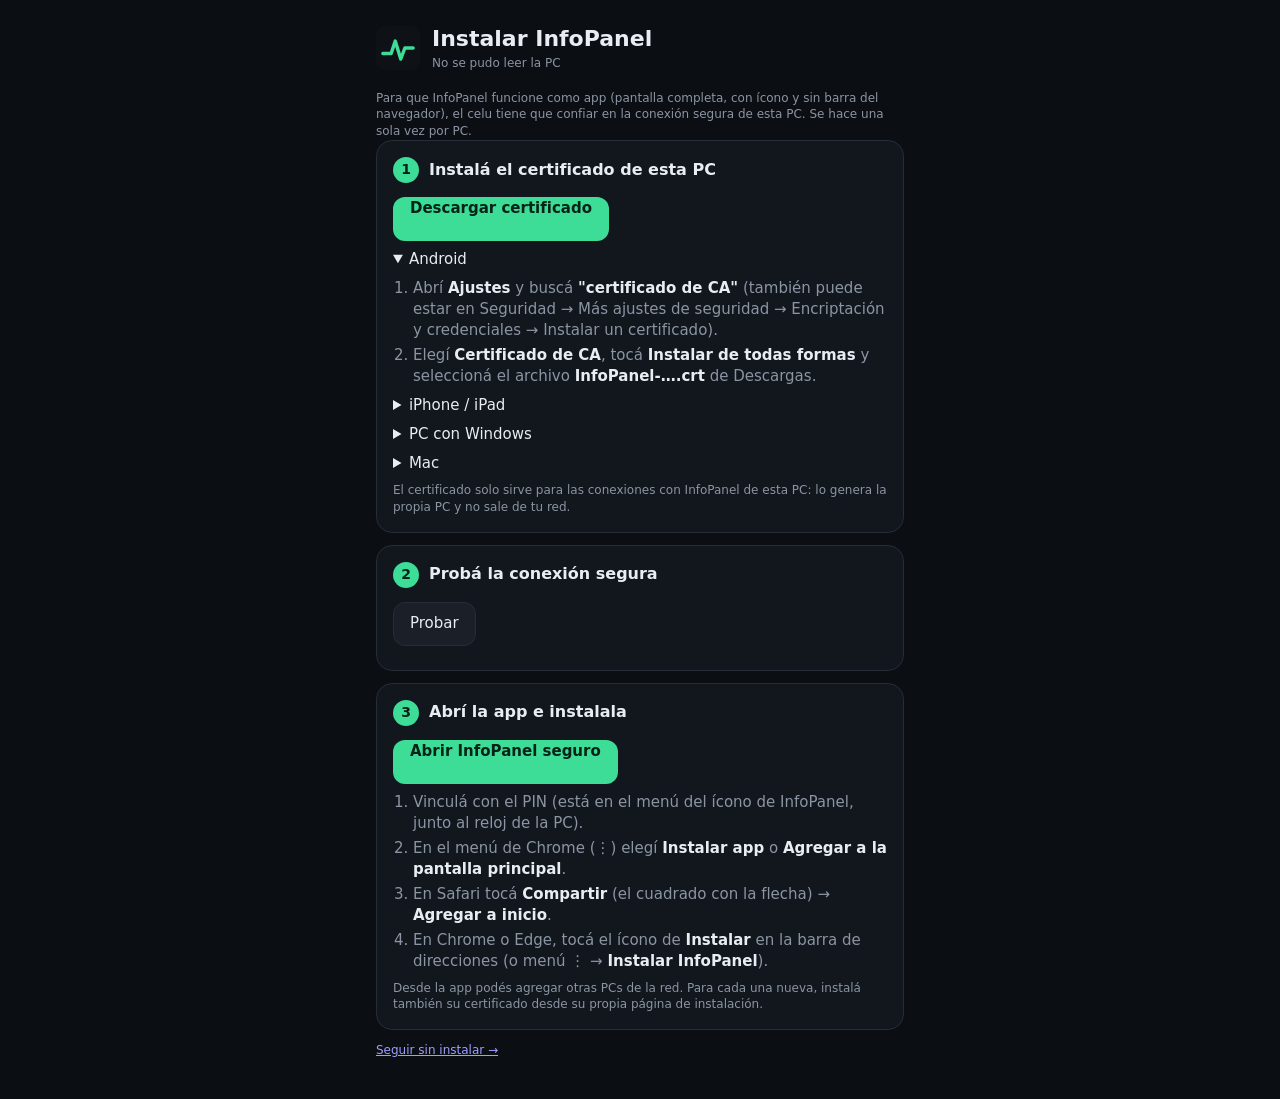
==== commit 3b0c6501: "InfoPanel 1.1.0: dashboard libre, editor de pantallas y mejoras de diseño - Widgets con posición lib" ====
--- a/src/InfoPanel.Server/wwwroot/setup.html
+++ b/src/InfoPanel.Server/wwwroot/setup.html
@@ -23,6 +23,8 @@
     .setup .ok { color: var(--accent); font-weight: 600; }
     .setup .bad { color: var(--hot); }
     .setup .btn { display: inline-block; text-decoration: none; margin-top: 6px; }
+    .setup .os { color: var(--accent); font-weight: 600; }
+    .setup .other { background: none; border: 0; padding: 0; margin-top: 8px; color: var(--muted); text-decoration: underline; font-size: 13px; }
   </style>
 </head>
 <body>
@@ -45,15 +47,16 @@
 
     <section class="card">
       <h2><span class="n">1</span> Instalá el certificado de esta PC</h2>
+      <p class="note hidden" id="os-line">Instrucciones para <span class="os" id="os-name"></span></p>
       <a class="btn primary" href="/ca.crt" download>Descargar certificado</a>
-      <details open>
+      <details open data-os="android">
         <summary>Android</summary>
         <ol>
           <li>Abrí <b>Ajustes</b> y buscá <b>"certificado de CA"</b> (también puede estar en Seguridad → Más ajustes de seguridad → Encriptación y credenciales → Instalar un certificado).</li>
           <li>Elegí <b>Certificado de CA</b>, tocá <b>Instalar de todas formas</b> y seleccioná el archivo <b>InfoPanel-….crt</b> de Descargas.</li>
         </ol>
       </details>
-      <details>
+      <details data-os="ios">
         <summary>iPhone / iPad</summary>
         <ol>
           <li>Abrí esta página en <b>Safari</b> y tocá "Descargar certificado"; aceptá descargar el perfil.</li>
@@ -61,6 +64,22 @@
           <li>Ajustes → General → Información → <b>Ajustes de confianza de certificados</b> → activá "InfoPanel CA".</li>
         </ol>
       </details>
+      <details data-os="windows">
+        <summary>PC con Windows</summary>
+        <ol>
+          <li>Abrí el archivo <b>InfoPanel-….crt</b> descargado y tocá <b>Instalar certificado</b>.</li>
+          <li>Elegí <b>Usuario actual</b>, después <b>Colocar todos los certificados en el siguiente almacén</b> → <b>Entidades de certificación raíz de confianza</b>, y aceptá.</li>
+          <li>Cerrá y volvé a abrir el navegador.</li>
+        </ol>
+      </details>
+      <details data-os="mac">
+        <summary>Mac</summary>
+        <ol>
+          <li>Abrí el archivo descargado: se agrega a <b>Acceso a Llaveros</b>.</li>
+          <li>Abrí "InfoPanel CA", desplegá <b>Confiar</b> y elegí <b>Confiar siempre</b>.</li>
+        </ol>
+      </details>
+      <button class="other hidden" id="other-os">Ver instrucciones para otro dispositivo</button>
       <p class="note">El certificado solo sirve para las conexiones con InfoPanel de esta PC: lo genera la propia PC y no sale de tu red.</p>
     </section>
 
@@ -75,7 +94,9 @@
       <a class="btn primary" id="open" href="#">Abrir InfoPanel seguro</a>
       <ol>
         <li>Vinculá con el PIN (está en el menú del ícono de InfoPanel, junto al reloj de la PC).</li>
-        <li>En el menú del navegador (⋮) elegí <b>Instalar app</b> o <b>Agregar a la pantalla principal</b>.</li>
+        <li data-os="android">En el menú de Chrome (⋮) elegí <b>Instalar app</b> o <b>Agregar a la pantalla principal</b>.</li>
+        <li data-os="ios">En Safari tocá <b>Compartir</b> (el cuadrado con la flecha) → <b>Agregar a inicio</b>.</li>
+        <li data-os="windows mac">En Chrome o Edge, tocá el ícono de <b>Instalar</b> en la barra de direcciones (o menú ⋮ → <b>Instalar InfoPanel</b>).</li>
       </ol>
       <p class="note">Desde la app podés agregar otras PCs de la red. Para cada una nueva, instalá también su certificado desde su propia página de instalación.</p>
     </section>
@@ -92,6 +113,26 @@
       document.getElementById('webview').classList.remove('hidden');
       document.getElementById('open-chrome').href =
         `intent://${location.host}${location.pathname}#Intent;scheme=http;package=com.android.chrome;S.browser_fallback_url=${encodeURIComponent(location.href)};end`;
+    }
+
+    // Detecta el dispositivo y deja solo sus instrucciones (las demás quedan a un toque)
+    const ua = navigator.userAgent;
+    const os = /iPhone|iPad|iPod/.test(ua) || (/Macintosh/.test(ua) && navigator.maxTouchPoints > 1) ? 'ios'
+      : /Android/.test(ua) ? 'android' : /Windows/.test(ua) ? 'windows' : /Macintosh/.test(ua) ? 'mac' : null;
+    if (os) {
+      const names = { ios: 'iPhone / iPad', android: 'Android', windows: 'Windows', mac: 'Mac' };
+      document.getElementById('os-name').textContent = names[os];
+      document.getElementById('os-line').classList.remove('hidden');
+      const others = [...document.querySelectorAll('[data-os]')].filter(x => !x.dataset.os.split(' ').includes(os));
+      others.forEach(x => x.classList.add('hidden'));
+      document.querySelector(`details[data-os="${os}"]`).open = true;
+      const more = document.getElementById('other-os');
+      more.classList.remove('hidden');
+      more.onclick = () => {
+        others.forEach(x => x.classList.remove('hidden'));
+        document.getElementById('os-line').classList.add('hidden');
+        more.classList.add('hidden');
+      };
     }
 
     // Elige la dirección HTTPS que coincide con cómo se abrió esta página (misma IP)
--- a/src/InfoPanel.Server/wwwroot/style.css
+++ b/src/InfoPanel.Server/wwwroot/style.css
@@ -225,7 +225,6 @@
   display: grid; gap: 12px;
   grid-template-columns: repeat(var(--cols, 4), minmax(0, 1fr));
   grid-auto-rows: var(--rowh, 90px);
-  grid-auto-flow: row dense;
 }
 .dash .empty { grid-column: 1 / -1; text-align: center; color: var(--muted); padding: 30px 16px; }
 
@@ -252,7 +251,7 @@
 @container (max-width: 150px) {
   .wbody .big { font-size: 24px; }
   .wbody h3 small { display: none; }
-  .wbody .stats { grid-template-columns: 1fr; }
+  .wbody .stats { grid-template-columns: repeat(2, minmax(0, 1fr)); }
 }
 @container (min-height: 160px) { .w-sensor .big { font-size: 44px; } }
 
@@ -299,7 +298,8 @@
 .w-move {
   position: absolute; inset: 0; width: 100%; background: none; border: 0; padding: 30px 8px 8px;
   display: flex; flex-direction: column; align-items: center; justify-content: center; gap: 2px;
-  color: var(--text); cursor: grab; touch-action: none; min-width: 0;
+  color: var(--text); cursor: grab; touch-action: pan-y; min-width: 0;
+  user-select: none; -webkit-user-select: none; -webkit-touch-callout: none;
 }
 .w-grip { font-size: 18px; color: var(--muted); line-height: 1; }
 .w-name { font-size: 13px; font-weight: 600; max-width: 100%; overflow: hidden; text-overflow: ellipsis; white-space: nowrap; }
@@ -315,7 +315,9 @@
   position: absolute; right: 0; bottom: 0; width: 26px; height: 26px; border: 0; padding: 0; cursor: nwse-resize; touch-action: none;
   background: linear-gradient(135deg, transparent 52%, var(--accent) 52%); border-bottom-right-radius: var(--radius);
 }
-.widget.dragging { opacity: .7; outline-color: var(--accent); z-index: 2; }
+.widget.dragging { opacity: .85; outline-color: var(--accent); z-index: 3; box-shadow: 0 12px 32px rgba(0, 0, 0, .45); transition: none !important; }
+/* Sombra de la celda donde va a quedar el widget que se arrastra */
+.w-ghost { border-radius: var(--radius); background: var(--accent-soft); border: 1.5px dashed var(--accent-line); pointer-events: none; z-index: 0; }
 /* Widgets chicos: botones más chicos y sin el texto de tamaño, para que nada se pise */
 @container (max-width: 110px) {
   .wbtn { width: 22px; height: 22px; top: 4px; font-size: 11px; }
@@ -407,8 +409,8 @@
 
 /* Botones de acción: ancho completo y pares de igual ancho */
 .btn.block { display: block; width: 100%; margin-top: 10px; }
-.pair-btns { display: grid; grid-auto-flow: column; grid-auto-columns: minmax(0, 1fr); gap: 8px; margin-top: 8px; }
-.pair-btns .btn { white-space: nowrap; overflow: hidden; text-overflow: ellipsis; }
+.pair-btns { display: flex; flex-wrap: wrap; gap: 8px; margin-top: 8px; }
+.pair-btns .btn { flex: 1 1 auto; white-space: nowrap; }
 #tdp-presets { margin-bottom: 4px; }
 
 /* =====================================================================
@@ -478,8 +480,8 @@
 .fan-list .row:first-child { border-top: 0; }
 @container (max-height: 130px) {
   .wbody { justify-content: space-between; }
-  .wbody h3 { font-size: 12px; color: var(--muted); margin: 0 !important; }
-  .wbody h3 .ico, .wbody h3 small, .wbody .charts { display: none; }
+  .wbody h3 { margin: 0 !important; }
+  .wbody .charts { display: none; }
   .wbody .big { font-size: 24px; letter-spacing: 0; }
   .wbody .bar { height: 4px; margin-top: 0; }
 }
@@ -574,3 +576,119 @@
 /* Equipo: los 5 botones en una fila, compactos */
 .power-btns { grid-template-columns: repeat(5, minmax(0, 1fr)); gap: 6px; }
 .power-btns .btn { min-height: 38px; padding: 0 4px; font-size: 12px; }
+
+/* ---------- Contenido de los widgets según su tamaño ---------- */
+.wbody .row .n { min-width: 0; overflow: hidden; text-overflow: ellipsis; white-space: nowrap; }
+.wbody .row .v:not(.r) { flex: none; }
+/* Ventiladores y adaptadores: filas compactas, en dos columnas si el widget es ancho */
+.fan-list, .net-list { display: grid; grid-template-columns: repeat(auto-fill, minmax(min(220px, 100%), 1fr)); column-gap: 20px; }
+.fan-list .row, .net-list .row { padding: 5px 0; }
+.net-list { margin-top: 8px; }
+.net-list .row:first-child { border-top: 0; }
+/* Discos: cada unidad es nombre + espacio + barra; la actividad del disco va debajo si hay lugar */
+.drive .row { border-top: 0; padding: 2px 0 0; }
+.drive .bar { margin: 6px 0 8px; }
+.disk-hw .sub-title { margin-top: 4px; }
+.disk-hw .stats { margin-top: 4px; }
+@container (max-height: 240px) { .w-metric .disk-hw, .w-metric .net-list { display: none; } }
+@container (max-height: 130px) {
+  .wbody .fan-list .row, .wbody .net-list .row, .wbody .drive .row { display: flex; padding: 2px 0 0; }
+  .wbody .stats.keep { display: grid; margin-top: 0; }
+  .wbody .stats.keep .k { display: none; }
+  .drive .bar { margin: 4px 0; }
+}
+/* Sistema: en widgets angostos cada dato va debajo de su nombre */
+.sys .row { font-size: 14px; }
+@container (max-width: 320px) {
+  .sys .row { flex-direction: column; gap: 0; padding: 6px 0; }
+  .sys .row > span:first-child { font-size: 12px; color: var(--muted); }
+  .sys .row .v.r { text-align: left; }
+}
+
+/* ---------- Detalle de los gráficos (cursor o toque) ---------- */
+.spark-tip {
+  position: fixed; z-index: 30; pointer-events: none; max-width: 260px;
+  padding: 8px 10px; border-radius: 10px; background: var(--card-3); border: 1px solid var(--line);
+  box-shadow: 0 8px 24px rgba(0, 0, 0, .35); font-size: 13px; font-variant-numeric: tabular-nums;
+}
+.spark-tip span { color: var(--muted); }
+.spark-tip small { color: var(--muted); margin-left: 8px; }
+.spark-tip .tip-mm { color: var(--muted); font-size: 11px; margin-top: 2px; white-space: nowrap; }
+.spark-line { position: fixed; z-index: 29; width: 1px; pointer-events: none; background: var(--text); opacity: .45; }
+
+/* ---------- Ventanas: el fondo no se desplaza mientras hay una abierta ---------- */
+body:has(#modal:not(.hidden)) { overflow: hidden; }
+.modal, .modal-box { overscroll-behavior: contain; }
+
+/* Procesos: buscador */
+.proc-empty { padding: 16px; }
+/* Títulos: mismo tamaño en todos los widgets; si no entran, se cortan con "…" sin perder el ícono */
+.widget h3 { gap: 6px; }
+.widget h3 > span { min-width: 0; overflow: hidden; text-overflow: ellipsis; white-space: nowrap; }
+@container (max-width: 200px) { .wbody .stats { grid-template-columns: repeat(2, minmax(0, 1fr)); } }
+
+/* Confirmaciones */
+.confirm-text { font-size: 14px; margin: 0 0 4px; }
+.btn.danger-fill { background: var(--hot); color: #fff; border-color: transparent; font-weight: 600; }
+
+/* ---------- Disposición de pantallas ---------- */
+.dlayout { position: relative; height: 170px; margin-bottom: 8px; border-radius: var(--radius-ctl); background: var(--bg); border: 1px solid var(--line-soft); overflow: hidden; touch-action: none; }
+.dlayout:empty { display: none; }
+.dl-screen {
+  position: absolute; display: flex; flex-direction: column; align-items: center; justify-content: center;
+  border-radius: 6px; background: var(--card-3); border: 1.5px solid var(--line); cursor: grab; user-select: none;
+  transition: left .18s ease, top .18s ease;
+}
+.dl-screen b { font-size: 18px; }
+.dl-screen small { font-size: 10px; color: var(--muted); }
+.dl-screen.primary { border-color: var(--accent); background: var(--accent-soft); }
+.dl-screen.dragging { transition: none; cursor: grabbing; z-index: 2; box-shadow: 0 6px 18px rgba(0, 0, 0, .4); }
+.dlayout-actions { display: flex; align-items: center; gap: 8px; margin-bottom: 8px; }
+.dl-row { display: flex; align-items: center; gap: 10px; padding: 8px 0; border-top: 1px solid var(--line-soft); }
+.dl-row:first-child { border-top: 0; }
+.dl-n { flex: none; width: 24px; height: 24px; border-radius: 6px; display: grid; place-items: center; background: var(--card-3); font-size: 12px; font-weight: 700; }
+.dl-name { flex: 1; min-width: 0; }
+.dl-name b { display: block; font-weight: 600; font-size: 14px; overflow: hidden; text-overflow: ellipsis; white-space: nowrap; }
+.dl-name small { color: var(--muted); font-size: 12px; }
+#dlist { margin-bottom: 10px; }
+
+/* Métricas de valor + gráfico: nunca scrollean; lo que no entra se oculta por tamaño y el gráfico se achica */
+.m-cpu .wbody, .m-gpu .wbody, .m-mem .wbody, .m-battery .wbody, .m-power .wbody, .m-net .wbody, .w-apps .wbody { overflow: hidden; }
+@container (max-height: 260px) { .wbody .cores { display: none; } }
+@container (max-height: 200px) { .m-cpu .wbody .stats, .m-gpu .wbody .stats { margin-top: 6px; } .m-gpu .wbody .row { display: none; } }
+/* 1×1: sin lugar para ícono y nombre, queda solo el nombre */
+@container (max-width: 120px) { .wbody h3 .ico { display: none; } }
+
+/* Energía de Windows: dos ajustes con su explicación */
+.flabel.plan-label { margin-top: 14px; }
+
+/* ---------- Gráficos integrados: llegan hasta los bordes de la tarjeta ----------
+   El margen interno pasa del widget a su contenido, así el gráfico puede salirse de ese margen con
+   márgenes negativos (el widget recorta las esquinas redondeadas). Si el gráfico es lo último de la
+   tarjeta, también llega al borde de abajo. */
+.widget { padding: 0; }
+.widget .wbody { --wpad: 16px; padding: var(--wpad); }
+.widget .charts { margin: 12px calc(-1 * var(--wpad)) 0; gap: 0; }
+.widget .charts:last-child { margin-bottom: calc(-1 * var(--wpad)); }
+.widget .charts .spark + .spark { border-top: 1px solid var(--line-soft); }
+/* Con 2 filas de alto, en las tarjetas con más datos el gráfico quedaría como una rayita: se oculta */
+@container (max-height: 200px) { .m-cpu .charts, .m-gpu .charts, .m-mem .charts, .m-battery .charts { display: none; } }
+
+/* Modos de pantalla: divisiones entre opciones (se ocultan junto a la elegida, que se rellena) */
+#topo button { position: relative; }
+#topo button + button::before { content: ""; position: absolute; left: -3px; top: 25%; bottom: 25%; width: 1px; background: var(--line); }
+#topo button.on::before, #topo button.on + button::before { display: none; }
+
+/* Editando un dashboard en el celu: la barra de edición (Widget, ajustes, Cancelar, Guardar) ocupa el
+   lugar de las pestañas de abajo, así queda a mano aunque se baje por el dashboard */
+@media (max-width: 1099px) {
+  body.dash-editing .tabs { display: none; }
+  body.dash-editing #dash-tools {
+    position: fixed; left: 0; right: 0; bottom: 0; z-index: 6; margin: 0;
+    padding: 12px 16px calc(12px + env(safe-area-inset-bottom));
+    background: var(--card); border-top: 1px solid var(--line-soft);
+  }
+}
+
+/* Interruptores dentro de ventanas: texto a la izquierda y el interruptor a la derecha, alineados */
+.modal label.toggle { display: flex; align-items: center; gap: 12px; margin-bottom: 12px; }
